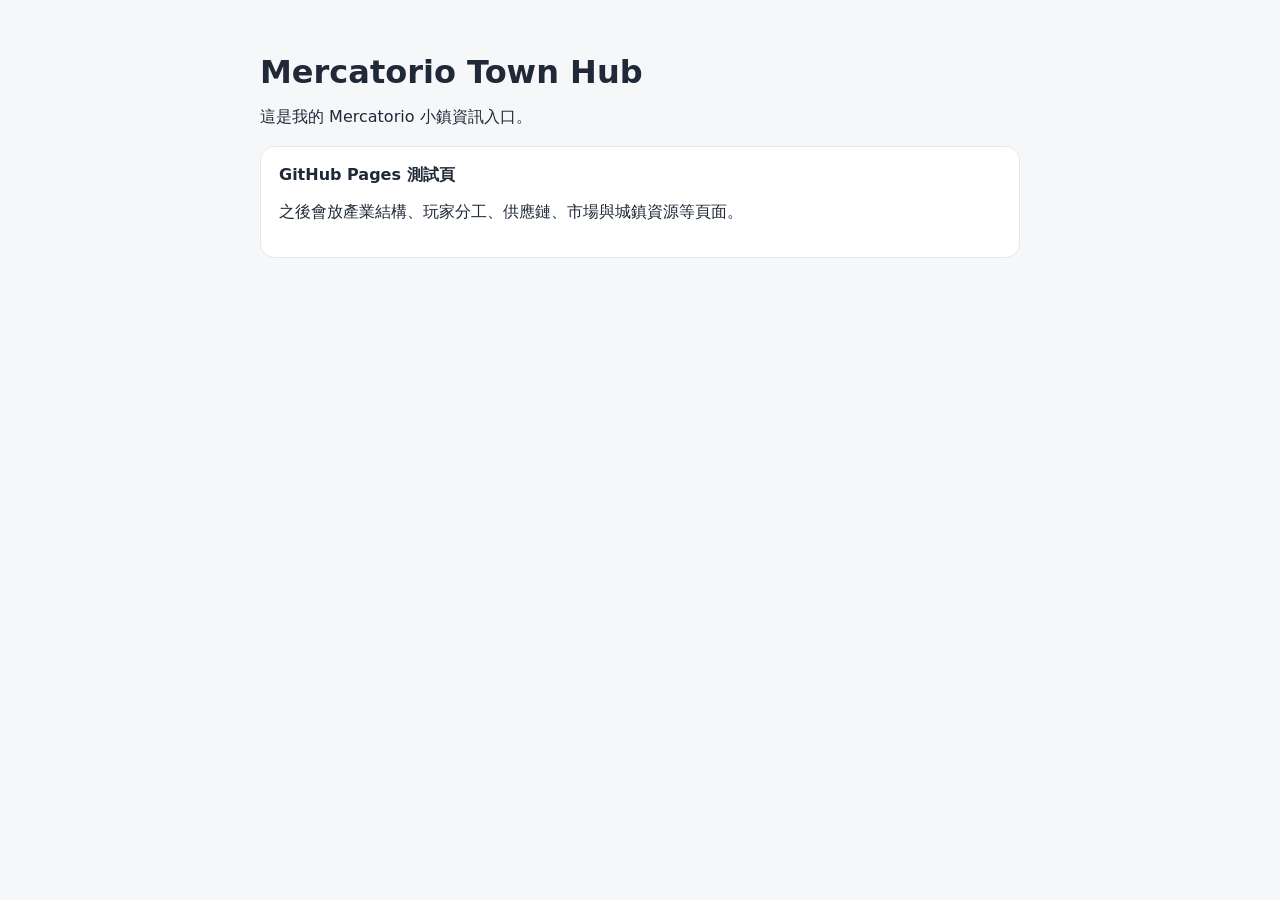
==== index.html @ 332a7b15 "Add placeholder Mercatorio hub page" ====
<!doctype html>
<html lang="zh-Hant">
<head>
  <meta charset="utf-8">
  <meta name="viewport" content="width=device-width,initial-scale=1">
  <title>Mercatorio Town Hub</title>
  <style>
    body{font-family:system-ui,-apple-system,sans-serif;margin:0;background:#f6f7f9;color:#1f2937}
    main{max-width:760px;margin:auto;padding:32px 18px}
    h1{font-size:2rem;margin-bottom:.4rem}
    .card{background:#fff;border:1px solid #e5e7eb;border-radius:14px;padding:18px;margin-top:18px}
    a{color:#2563eb}
  </style>
</head>
<body>
  <main>
    <h1>Mercatorio Town Hub</h1>
    <p>這是我的 Mercatorio 小鎮資訊入口。</p>
    <div class="card">
      <strong>GitHub Pages 測試頁</strong>
      <p>之後會放產業結構、玩家分工、供應鏈、市場與城鎮資源等頁面。</p>
    </div>
  </main>
</body>
</html>
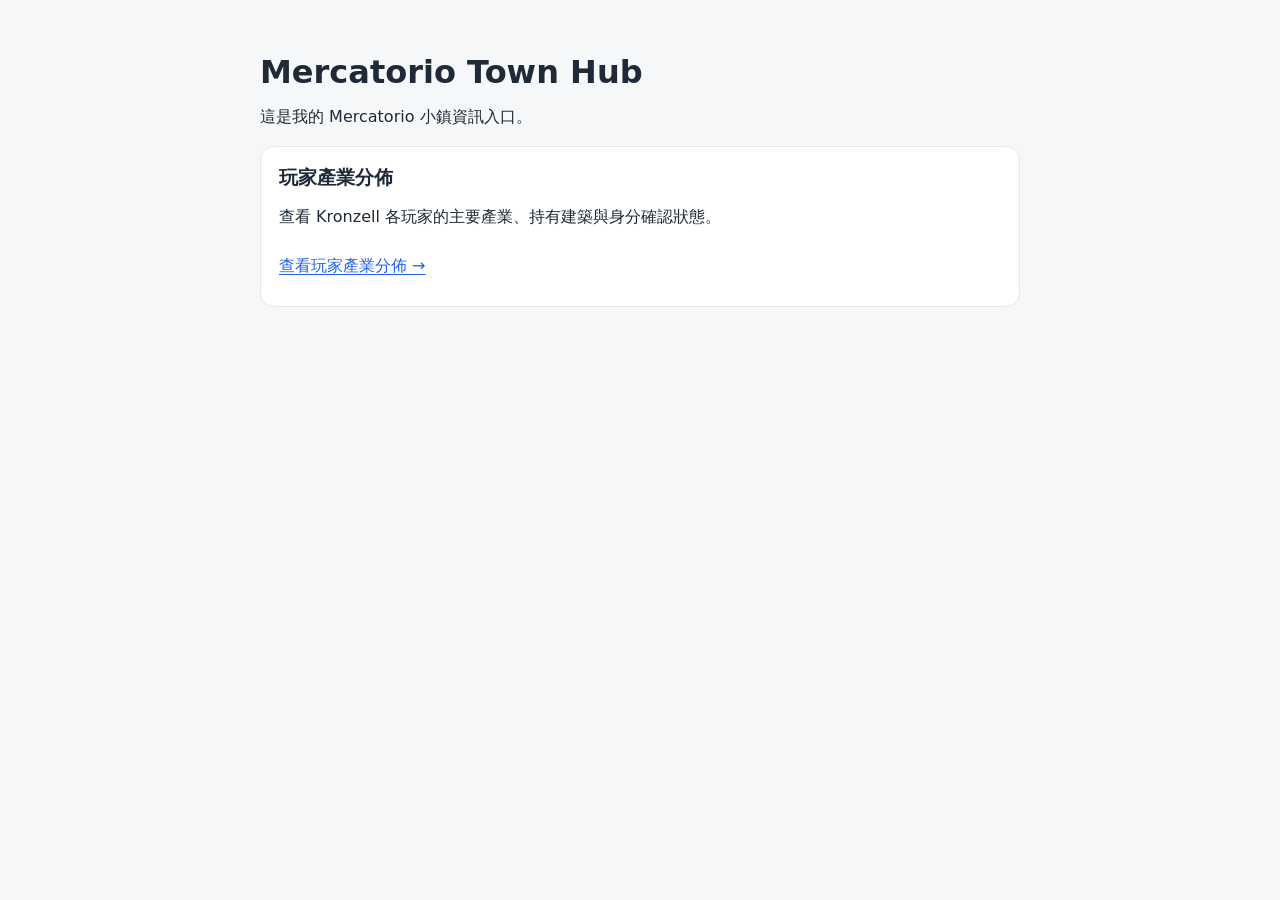
==== commit a066752f: "feat(pages): add player industry page and home navigation" ====
--- a/index.html
+++ b/index.html
@@ -4,22 +4,20 @@
   <meta charset="utf-8">
   <meta name="viewport" content="width=device-width,initial-scale=1">
   <title>Mercatorio Town Hub</title>
-  <style>
-    body{font-family:system-ui,-apple-system,sans-serif;margin:0;background:#f6f7f9;color:#1f2937}
-    main{max-width:760px;margin:auto;padding:32px 18px}
-    h1{font-size:2rem;margin-bottom:.4rem}
-    .card{background:#fff;border:1px solid #e5e7eb;border-radius:14px;padding:18px;margin-top:18px}
-    a{color:#2563eb}
-  </style>
+  <link rel="stylesheet" href="assets/site.css">
 </head>
 <body>
   <main>
     <h1>Mercatorio Town Hub</h1>
     <p>這是我的 Mercatorio 小鎮資訊入口。</p>
-    <div class="card">
-      <strong>GitHub Pages 測試頁</strong>
-      <p>之後會放產業結構、玩家分工、供應鏈、市場與城鎮資源等頁面。</p>
-    </div>
+    <nav aria-label="網站導覽">
+      <!-- Add a navigation card only when its page is available. -->
+      <div class="card home-nav">
+        <h2>玩家產業分佈</h2>
+        <p>查看 Kronzell 各玩家的主要產業、持有建築與身分確認狀態。</p>
+        <a href="town/players.html">查看玩家產業分佈 →</a>
+      </div>
+    </nav>
   </main>
 </body>
-</html>+</html>
--- a/assets/site.css
+++ b/assets/site.css
@@ -0,0 +1,65 @@
+/* Existing hub styles, shared without changing their original values. */
+body{font-family:system-ui,-apple-system,sans-serif;margin:0;background:#f6f7f9;color:#1f2937}
+main{max-width:760px;margin:auto;padding:32px 18px}
+h1{font-size:2rem;margin-bottom:.4rem}
+.card{background:#fff;border:1px solid #e5e7eb;border-radius:14px;padding:18px;margin-top:18px}
+a{color:#2563eb}
+
+/* Shared navigation; player-specific rules do not replace the home layout. */
+a{ text-underline-offset:3px }
+a:focus-visible,summary:focus-visible{outline:3px solid #2563eb;outline-offset:4px}
+.home-nav h2{font-size:1.2rem;margin:0}
+.home-nav a,.back-link{display:inline-flex;align-items:center;min-height:44px}
+.skip-link{position:absolute;left:18px;top:-100px;padding:12px;background:#fff;z-index:10}
+.skip-link:focus{top:8px}
+.players-page{line-height:1.65}
+.players-page *{box-sizing:border-box}
+.players-page main{max-width:1080px}
+.players-page h1{font-size:clamp(1.65rem,5vw,2.15rem);line-height:1.3;margin-top:14px}
+.players-page h2,.players-page h3{line-height:1.4}
+.players-page p{margin:8px 0}
+.players-page code{font-family:ui-monospace,SFMono-Regular,Consolas,monospace;overflow-wrap:anywhere}
+.eyebrow,.snapshot,.muted,.owner-meta,.sectors,.building-type,.building-note,.evidence{color:#4b5563}
+.eyebrow{font-size:.8rem;margin-top:18px!important;letter-spacing:.06em}
+.snapshot{font-size:.85rem}
+.stats{display:flex;flex-wrap:wrap;gap:8px 20px;margin:16px 0}
+.stats strong{font-size:1.25rem}
+.identity-note{padding:12px 16px;border-left:4px solid #2563eb;background:#eff6ff;border-radius:0 10px 10px 0;font-size:.88rem}
+.player-jump{margin:16px 0}
+.player-jump summary{cursor:pointer;padding:10px 0;min-height:44px;font-weight:600}
+.player-jump nav{display:flex;flex-wrap:wrap;gap:4px 16px}
+.player-jump a{display:inline-flex;align-items:center;min-height:44px}
+.section-title{font-size:1rem;margin-top:24px}
+.players-grid{display:grid;grid-template-columns:minmax(0,1fr);gap:18px;align-items:start}
+.player-card{margin-top:0;min-width:0;padding:0;overflow:hidden;scroll-margin-top:16px}
+.player-card.human{border-color:#93c5fd}
+.player-main{padding:20px 20px 16px}
+.player-main h2{font-size:1.2rem;margin:0 0 8px;overflow-wrap:anywhere}
+.badge{display:inline-block;font-size:.78rem;font-weight:600;padding:3px 9px;border-radius:6px;background:#fef3c7;color:#78350f}
+.human .badge{background:#dbeafe;color:#1e40af}
+.owner-meta{font-size:.78rem}
+.player-main .focus{font-size:1.18rem;font-weight:700;color:#1e40af;margin-top:14px}
+.sectors{font-size:.9rem}
+.categories{display:flex;flex-wrap:wrap;gap:6px;margin-top:12px}
+.categories span{font-size:.76rem;border:1px solid #e5e7eb;border-radius:6px;padding:3px 7px;background:#f9fafb}
+.owner-detail{border-top:1px solid #e5e7eb}
+.owner-detail>summary{cursor:pointer;min-height:48px;padding:12px 20px;font-size:.9rem;font-weight:600}
+.owner-detail[open]>summary{background:#f3f4f6}
+.building-groups{padding:0 20px 18px}
+.category h3{font-size:.9rem;color:#1e40af;margin:18px 0 8px}
+.buildings{list-style:none;margin:0;padding:0}
+.buildings li{border-bottom:1px solid #e5e7eb;padding:9px 0;font-size:.9rem}
+.buildings li:last-child{border-bottom:0}
+.building-type{font-size:.76rem;font-weight:400;margin-left:6px}
+.buildings code{display:block;font-size:.79rem;margin-top:2px}
+.building-note,.evidence{font-size:.8rem}
+.observation{border-top:1px solid #e5e7eb;padding-top:12px;font-size:.87rem}
+.source-link{display:inline-flex;align-items:center;min-height:44px;font-size:.8rem}
+.data-note{font-size:.9rem;margin-top:24px}
+.data-note>summary{cursor:pointer;min-height:48px;font-weight:600}
+.data-note li{margin-bottom:8px}
+.data-note ul{padding-left:20px}
+.data-note code{font-size:.85em}
+.foot{margin-top:28px;padding-top:16px;border-top:1px solid #e5e7eb;font-size:.85rem;color:#4b5563}
+@media(min-width:760px){.players-grid{grid-template-columns:repeat(2,minmax(0,1fr))}}
+@media(max-width:360px){.players-page main{padding:20px 12px}.player-main{padding:16px}.building-groups{padding:0 16px 16px}.owner-detail>summary{padding:12px 16px}}
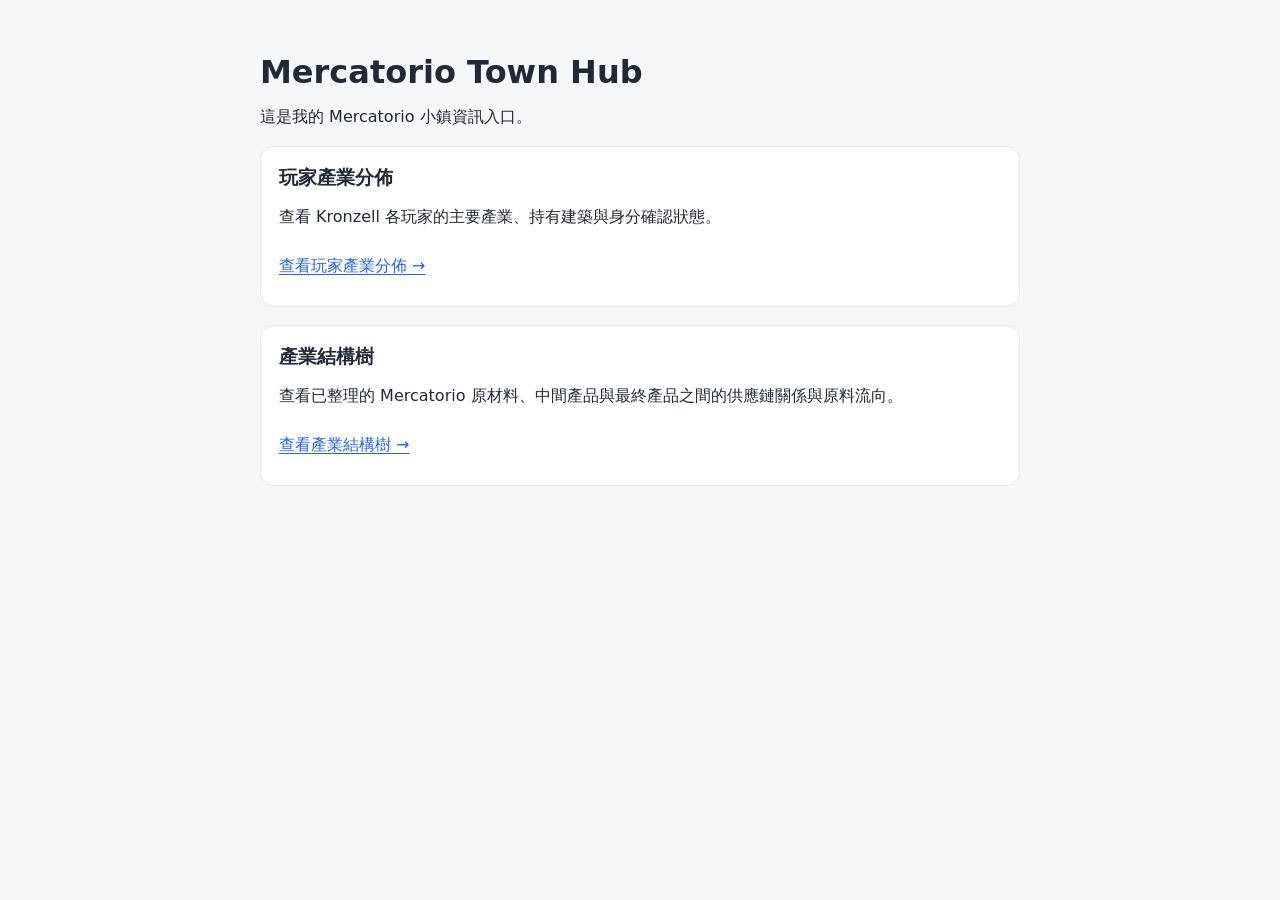
==== commit e295de4b: "feat(pages): integrate existing industry tree as standalone page Add industry/tree.html and its dedi" ====
--- a/index.html
+++ b/index.html
@@ -17,6 +17,11 @@
         <p>查看 Kronzell 各玩家的主要產業、持有建築與身分確認狀態。</p>
         <a href="town/players.html">查看玩家產業分佈 →</a>
       </div>
+      <div class="card home-nav">
+        <h2>產業結構樹</h2>
+        <p>查看已整理的 Mercatorio 原材料、中間產品與最終產品之間的供應鏈關係與原料流向。</p>
+        <a href="industry/tree.html">查看產業結構樹 →</a>
+      </div>
     </nav>
   </main>
 </body>
